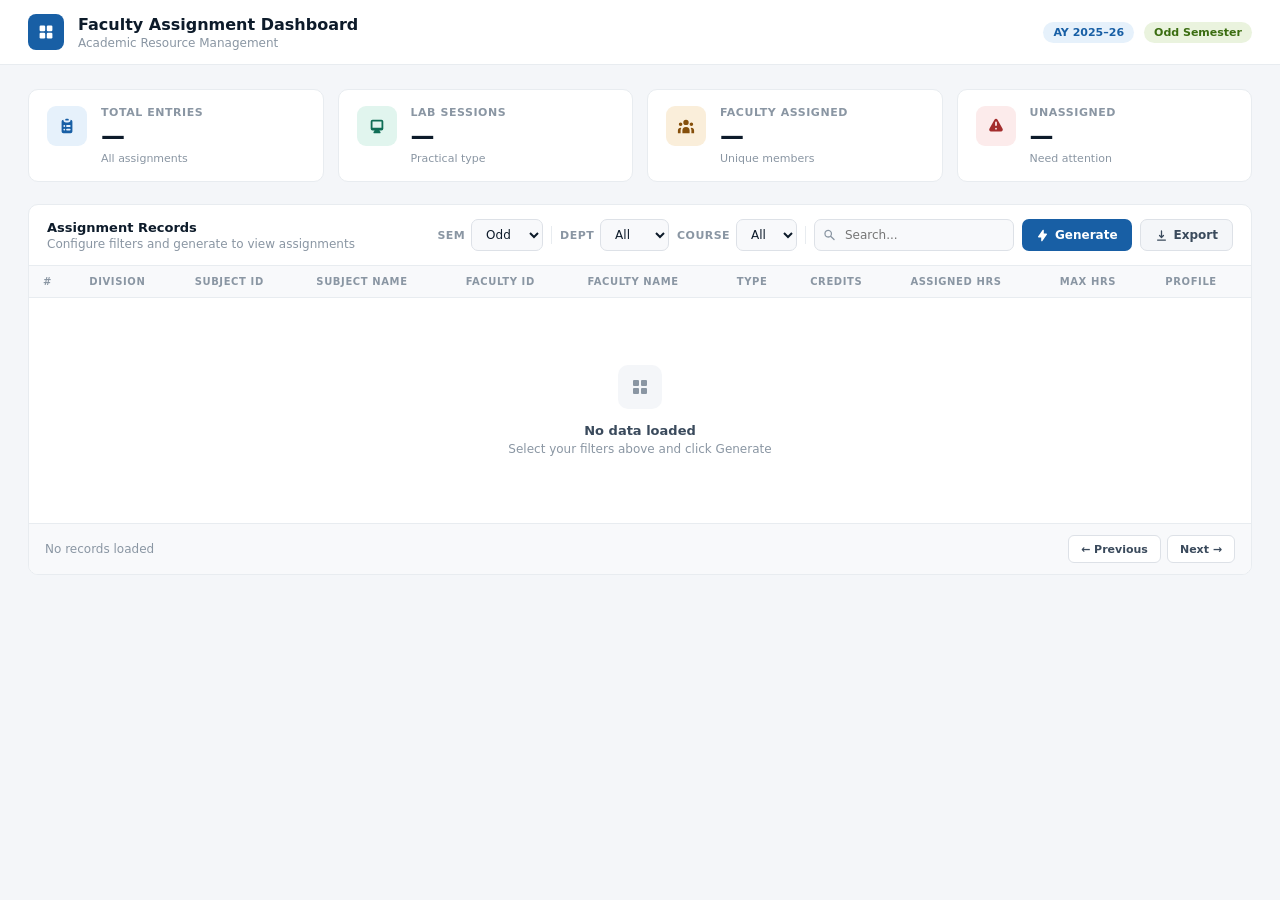
==== website/templates/facultyPreference.html @ 2f886450 "Initial Commit" ====
<!doctype html>
<html lang="en">
  <head>
    <meta charset="UTF-8" />
    <meta name="viewport" content="width=device-width, initial-scale=1.0" />
    <title>Faculty Assignment Dashboard</title>
    <style>
      * {
        box-sizing: border-box;
        margin: 0;
        padding: 0;
      }

      body {
        font-family: "Segoe UI", system-ui, sans-serif;
        background: #f4f6f9;
        color: #1a1a2e;
        min-height: 100vh;
        padding: 0;
      }

      .layout {
        display: flex;
        min-height: 100vh;
      }

      /* ── MAIN ── */
      .main {
        flex: 1;
        display: flex;
        flex-direction: column;
        min-width: 0;
      }

      /* ── TOP BAR ── */
      .topbar {
        background: #fff;
        border-bottom: 1px solid #e8ecf0;
        padding: 14px 28px;
        display: flex;
        align-items: center;
        justify-content: space-between;
      }

      .page-title {
        font-size: 16px;
        font-weight: 600;
        color: #0d1b2a;
      }
      .page-breadcrumb {
        font-size: 12px;
        color: #8a96a3;
        margin-top: 2px;
      }

      .topbar-right {
        display: flex;
        align-items: center;
        gap: 10px;
      }

      .badge {
        font-size: 11px;
        padding: 4px 10px;
        border-radius: 20px;
        font-weight: 600;
      }

      .badge-blue {
        background: #e6f1fb;
        color: #185fa5;
      }
      .badge-green {
        background: #eaf3de;
        color: #3b6d11;
      }
      .badge-amber {
        background: #faeeda;
        color: #854f0b;
      }
      .badge-red {
        background: #fcebeb;
        color: #a32d2d;
      }

      /* ── CONTENT ── */
      .content {
        padding: 24px 28px;
        flex: 1;
      }

      /* ── STATS ── */
      .stats-row {
        display: grid;
        grid-template-columns: repeat(4, minmax(0, 1fr));
        gap: 14px;
        margin-bottom: 22px;
      }

      .stat-card {
        background: #fff;
        border-radius: 10px;
        border: 1px solid #e8ecf0;
        padding: 16px 18px;
        display: flex;
        align-items: flex-start;
        gap: 14px;
      }

      .stat-icon {
        width: 40px;
        height: 40px;
        border-radius: 9px;
        display: flex;
        align-items: center;
        justify-content: center;
        flex-shrink: 0;
      }

      .stat-icon svg {
        width: 18px;
        height: 18px;
      }

      .si-blue {
        background: #e6f1fb;
      }
      .si-blue svg {
        fill: #185fa5;
      }
      .si-teal {
        background: #e1f5ee;
      }
      .si-teal svg {
        fill: #0f6e56;
      }
      .si-amber {
        background: #faeeda;
      }
      .si-amber svg {
        fill: #854f0b;
      }
      .si-red {
        background: #fcebeb;
      }
      .si-red svg {
        fill: #a32d2d;
      }

      .stat-info {
        flex: 1;
        min-width: 0;
      }

      .stat-label {
        font-size: 11px;
        font-weight: 600;
        color: #8a96a3;
        text-transform: uppercase;
        letter-spacing: 0.05em;
        margin-bottom: 5px;
      }

      .stat-value {
        font-size: 24px;
        font-weight: 700;
        color: #0d1b2a;
        line-height: 1;
      }
      .stat-sub {
        font-size: 11px;
        color: #8a96a3;
        margin-top: 4px;
      }

      /* ── PANEL ── */
      .panel {
        background: #fff;
        border-radius: 10px;
        border: 1px solid #e8ecf0;
        overflow: hidden;
      }

      .panel-header {
        padding: 14px 18px;
        border-bottom: 1px solid #e8ecf0;
        display: flex;
        align-items: center;
        justify-content: space-between;
        flex-wrap: wrap;
        gap: 10px;
      }

      .panel-title {
        font-size: 13px;
        font-weight: 600;
        color: #0d1b2a;
      }
      .panel-sub {
        font-size: 12px;
        color: #8a96a3;
        margin-top: 2px;
      }

      /* ── CONTROLS ── */
      .controls-row {
        display: flex;
        gap: 8px;
        flex-wrap: wrap;
        align-items: center;
      }

      .ctrl-group {
        display: flex;
        align-items: center;
        gap: 6px;
      }

      .ctrl-label {
        font-size: 11px;
        font-weight: 600;
        color: #8a96a3;
        text-transform: uppercase;
        letter-spacing: 0.04em;
        white-space: nowrap;
      }

      select,
      input[type="text"] {
        font-family: inherit;
        font-size: 12px;
        height: 32px;
        padding: 0 10px;
        border-radius: 7px;
        border: 1px solid #dde1e7;
        background: #f8f9fb;
        color: #0d1b2a;
        outline: none;
        transition: border-color 0.15s;
      }

      select:focus,
      input[type="text"]:focus {
        border-color: #185fa5;
        background: #fff;
      }

      .search-wrap {
        position: relative;
      }

      .search-wrap input {
        padding-left: 30px;
        width: 200px;
      }

      .search-icon {
        position: absolute;
        left: 9px;
        top: 50%;
        transform: translateY(-50%);
        width: 13px;
        height: 13px;
        fill: #8a96a3;
      }

      .btn {
        display: inline-flex;
        align-items: center;
        gap: 6px;
        height: 32px;
        padding: 0 14px;
        border-radius: 7px;
        font-size: 12px;
        font-weight: 600;
        cursor: pointer;
        border: none;
        font-family: inherit;
        transition:
          background 0.15s,
          transform 0.1s;
      }

      .btn:active {
        transform: scale(0.98);
      }

      .btn svg {
        width: 13px;
        height: 13px;
      }

      .btn-primary {
        background: #185fa5;
        color: #fff;
      }
      .btn-primary:hover {
        background: #0c447c;
      }

      .btn-secondary {
        background: #f4f6f9;
        color: #3a4a5c;
        border: 1px solid #dde1e7;
      }

      .btn-secondary:hover {
        background: #e8ecf0;
      }

      /* ── TABLE ── */
      .table-scroll {
        overflow-x: auto;
      }

      table {
        width: 100%;
        border-collapse: collapse;
        font-size: 13px;
        min-width: 700px;
      }

      thead tr {
        border-bottom: 1px solid #e8ecf0;
        background: #f8f9fb;
      }

      th {
        padding: 10px 14px;
        text-align: left;
        font-size: 10px;
        font-weight: 700;
        color: #8a96a3;
        text-transform: uppercase;
        letter-spacing: 0.06em;
        white-space: nowrap;
      }

      td {
        padding: 11px 14px;
        color: #1a1a2e;
        border-bottom: 1px solid #f0f2f5;
        white-space: nowrap;
      }

      tbody tr:last-child td {
        border-bottom: none;
      }
      tbody tr:hover {
        background: #f8f9fb;
      }

      .cell-mono {
        font-family: "Consolas", "Courier New", monospace;
        font-size: 12px;
        color: #4a5568;
      }

      .pill {
        display: inline-flex;
        align-items: center;
        padding: 3px 9px;
        border-radius: 20px;
        font-size: 11px;
        font-weight: 600;
        letter-spacing: 0.02em;
      }

      .pill-theory {
        background: #e6f1fb;
        color: #185fa5;
      }
      .pill-practical {
        background: #eaf3de;
        color: #3b6d11;
      }
      .pill-unassigned {
        background: #fcebeb;
        color: #a32d2d;
      }

      .unassigned-text {
        color: #a32d2d;
        font-weight: 600;
        font-size: 12px;
      }

      .btn-view {
        display: inline-flex;
        align-items: center;
        gap: 4px;
        padding: 4px 10px;
        border-radius: 6px;
        font-size: 11px;
        font-weight: 600;
        color: #185fa5;
        background: #e6f1fb;
        border: none;
        cursor: pointer;
        text-decoration: none;
        font-family: inherit;
        transition: background 0.15s;
      }

      .btn-view:hover {
        background: #b5d4f4;
      }

      .btn-view svg {
        width: 11px;
        height: 11px;
        fill: #185fa5;
      }

      /* ── FOOTER ── */
      .table-footer {
        padding: 11px 16px;
        border-top: 1px solid #e8ecf0;
        display: flex;
        align-items: center;
        justify-content: space-between;
        background: #f8f9fb;
      }

      .footer-info {
        font-size: 12px;
        color: #8a96a3;
      }

      .pg-btns {
        display: flex;
        gap: 6px;
      }

      .pg-btn {
        height: 28px;
        padding: 0 12px;
        border-radius: 6px;
        font-size: 11px;
        font-weight: 600;
        border: 1px solid #dde1e7;
        background: #fff;
        color: #3a4a5c;
        cursor: pointer;
        font-family: inherit;
      }

      .pg-btn:hover {
        background: #f4f6f9;
      }

      /* ── EMPTY ── */
      .empty-state {
        padding: 56px 0;
        text-align: center;
      }

      .empty-icon {
        width: 44px;
        height: 44px;
        border-radius: 10px;
        background: #f4f6f9;
        margin: 0 auto 14px;
        display: flex;
        align-items: center;
        justify-content: center;
      }

      .empty-icon svg {
        width: 20px;
        height: 20px;
        fill: #8a96a3;
      }
      .empty-title {
        font-size: 13px;
        font-weight: 600;
        color: #3a4a5c;
        margin-bottom: 4px;
      }
      .empty-sub {
        font-size: 12px;
        color: #8a96a3;
      }

      /* ── DIVIDER ── */
      .divider {
        width: 1px;
        height: 18px;
        background: #e8ecf0;
      }
    </style>
  </head>
  <body>
    <div class="layout">
      <!-- MAIN -->
      <div class="main">
        <!-- TOPBAR -->
        <div class="topbar">
          <div style="display: flex; align-items: center; gap: 14px">
            <div
              style="
                width: 36px;
                height: 36px;
                background: #185fa5;
                border-radius: 8px;
                display: flex;
                align-items: center;
                justify-content: center;
                flex-shrink: 0;
              "
            >
              <svg
                viewBox="0 0 20 20"
                style="width: 16px; height: 16px; fill: white"
              >
                <rect x="2" y="2" width="7" height="7" rx="1.5" />
                <rect x="11" y="2" width="7" height="7" rx="1.5" />
                <rect x="2" y="11" width="7" height="7" rx="1.5" />
                <rect x="11" y="11" width="7" height="7" rx="1.5" />
              </svg>
            </div>
            <div>
              <div class="page-title">Faculty Assignment Dashboard</div>
              <div class="page-breadcrumb">Academic Resource Management</div>
            </div>
          </div>
          <div class="topbar-right">
            <span class="badge badge-blue">AY 2025–26</span>
            <span class="badge badge-green" id="semBadge">Odd Semester</span>
          </div>
        </div>

        <!-- CONTENT -->
        <div class="content">
          <!-- STATS -->
          <div class="stats-row">
            <div class="stat-card">
              <div class="stat-icon si-blue">
                <svg viewBox="0 0 20 20">
                  <path d="M9 2a1 1 0 000 2h2a1 1 0 100-2H9z" />
                  <path
                    fill-rule="evenodd"
                    d="M4 5a2 2 0 012-2 3 3 0 003 3h2a3 3 0 003-3 2 2 0 012 2v11a2 2 0 01-2 2H6a2 2 0 01-2-2V5zm3 4a1 1 0 000 2h.01a1 1 0 100-2H7zm3 0a1 1 0 000 2h3a1 1 0 100-2h-3zm-3 4a1 1 0 100 2h.01a1 1 0 100-2H7zm3 0a1 1 0 100 2h3a1 1 0 100-2h-3z"
                    clip-rule="evenodd"
                  />
                </svg>
              </div>
              <div class="stat-info">
                <div class="stat-label">Total Entries</div>
                <div class="stat-value" id="totalEntries">—</div>
                <div class="stat-sub">All assignments</div>
              </div>
            </div>

            <div class="stat-card">
              <div class="stat-icon si-teal">
                <svg viewBox="0 0 20 20">
                  <path
                    fill-rule="evenodd"
                    d="M3 5a2 2 0 012-2h10a2 2 0 012 2v8a2 2 0 01-2 2h-2.22l.123.489.804.804A1 1 0 0113 18H7a1 1 0 01-.707-1.707l.804-.804L7.22 15H5a2 2 0 01-2-2V5zm5.771 7H5V5h10v7H8.771z"
                    clip-rule="evenodd"
                  />
                </svg>
              </div>
              <div class="stat-info">
                <div class="stat-label">Lab Sessions</div>
                <div class="stat-value" id="totalLabs">—</div>
                <div class="stat-sub">Practical type</div>
              </div>
            </div>

            <div class="stat-card">
              <div class="stat-icon si-amber">
                <svg viewBox="0 0 20 20">
                  <path
                    d="M13 6a3 3 0 11-6 0 3 3 0 016 0zM18 8a2 2 0 11-4 0 2 2 0 014 0zM14 15a4 4 0 00-8 0v3h8v-3zM6 8a2 2 0 11-4 0 2 2 0 014 0zM16 18v-3a5.972 5.972 0 00-.75-2.906A3.005 3.005 0 0119 15v3h-3zM4.75 12.094A5.973 5.973 0 004 15v3H1v-3a3 3 0 013.75-2.906z"
                  />
                </svg>
              </div>
              <div class="stat-info">
                <div class="stat-label">Faculty Assigned</div>
                <div class="stat-value" id="totalFaculty">—</div>
                <div class="stat-sub">Unique members</div>
              </div>
            </div>

            <div class="stat-card">
              <div class="stat-icon si-red">
                <svg viewBox="0 0 20 20">
                  <path
                    fill-rule="evenodd"
                    d="M8.257 3.099c.765-1.36 2.722-1.36 3.486 0l5.58 9.92c.75 1.334-.213 2.98-1.742 2.98H4.42c-1.53 0-2.493-1.646-1.743-2.98l5.58-9.92zM11 13a1 1 0 11-2 0 1 1 0 012 0zm-1-8a1 1 0 00-1 1v3a1 1 0 002 0V6a1 1 0 00-1-1z"
                    clip-rule="evenodd"
                  />
                </svg>
              </div>
              <div class="stat-info">
                <div class="stat-label">Unassigned</div>
                <div class="stat-value" id="totalUnassigned">—</div>
                <div class="stat-sub">Need attention</div>
              </div>
            </div>
          </div>

          <!-- TABLE PANEL -->
          <div class="panel">
            <div class="panel-header">
              <div>
                <div class="panel-title">Assignment Records</div>
                <div class="panel-sub">
                  Configure filters and generate to view assignments
                </div>
              </div>

              <div class="controls-row">
                <div class="ctrl-group">
                  <span class="ctrl-label">Sem</span>
                  <select id="semType" onchange="updateSemBadge()">
                    <option value="odd">Odd</option>
                    <option value="even">Even</option>
                  </select>
                </div>

                <div class="divider"></div>

                <div class="ctrl-group">
                  <span class="ctrl-label">Dept</span>
                  <select id="dept">
                    <option value="">All</option>
                    <option value="CSE">CSE</option>
                    <option value="ECE">ECE</option>
                    <option value="ME">ME</option>
                    <option value="BIO">BIO</option>
                    <option value="MGT">MGT</option>
                  </select>
                </div>

                <div class="ctrl-group">
                  <span class="ctrl-label">Course</span>
                  <select id="course">
                    <option value="">All</option>
                    <option value="UG">UG</option>
                    <option value="PG">PG</option>
                  </select>
                </div>

                <div class="divider"></div>

                <div class="search-wrap">
                  <svg class="search-icon" viewBox="0 0 20 20">
                    <path
                      fill-rule="evenodd"
                      d="M8 4a4 4 0 100 8 4 4 0 000-8zM2 8a6 6 0 1110.89 3.476l4.817 4.817a1 1 0 01-1.414 1.414l-4.816-4.816A6 6 0 012 8z"
                      clip-rule="evenodd"
                    />
                  </svg>
                  <input
                    type="text"
                    id="search"
                    placeholder="Search..."
                    oninput="filterTable()"
                  />
                </div>

                <button class="btn btn-primary" onclick="generate()">
                  <svg viewBox="0 0 20 20" fill="currentColor">
                    <path
                      fill-rule="evenodd"
                      d="M11.3 1.046A1 1 0 0112 2v5h4a1 1 0 01.82 1.573l-7 10A1 1 0 018 18v-5H4a1 1 0 01-.82-1.573l7-10a1 1 0 011.12-.38z"
                      clip-rule="evenodd"
                    />
                  </svg>
                  Generate
                </button>

                <button class="btn btn-secondary" onclick="exportCSV()">
                  <svg viewBox="0 0 20 20" fill="currentColor">
                    <path
                      fill-rule="evenodd"
                      d="M3 17a1 1 0 011-1h12a1 1 0 110 2H4a1 1 0 01-1-1zm3.293-7.707a1 1 0 011.414 0L9 10.586V3a1 1 0 112 0v7.586l1.293-1.293a1 1 0 111.414 1.414l-3 3a1 1 0 01-1.414 0l-3-3a1 1 0 010-1.414z"
                      clip-rule="evenodd"
                    />
                  </svg>
                  Export
                </button>
              </div>
            </div>

            <div class="table-scroll">
              <table>
                <thead>
                  <tr>
                    <th>#</th>
                    <th>Division</th>
                    <th>Subject ID</th>
                    <th>Subject Name</th>
                    <th>Faculty ID</th>
                    <th>Faculty Name</th>
                    <th>Type</th>
                    <th>Credits</th>
                    <th>Assigned Hrs</th>
                    <!-- NEW -->
                    <th>Max Hrs</th>
                    <!-- NEW -->
                    <th>Profile</th>
                  </tr>
                </thead>
                <tbody id="tableBody">
                  <tr>
                    <td colspan="11">
                      <div class="empty-state">
                        <div class="empty-icon">
                          <svg viewBox="0 0 20 20">
                            <path
                              fill-rule="evenodd"
                              d="M3 4a1 1 0 011-1h4a1 1 0 011 1v4a1 1 0 01-1 1H4a1 1 0 01-1-1V4zm0 8a1 1 0 011-1h4a1 1 0 011 1v4a1 1 0 01-1 1H4a1 1 0 01-1-1v-4zm8-8a1 1 0 011-1h4a1 1 0 011 1v4a1 1 0 01-1 1h-4a1 1 0 01-1-1V4zm0 8a1 1 0 011-1h4a1 1 0 011 1v4a1 1 0 01-1 1h-4a1 1 0 01-1-1v-4z"
                              clip-rule="evenodd"
                            />
                          </svg>
                        </div>
                        <div class="empty-title">No data loaded</div>
                        <div class="empty-sub">
                          Select your filters above and click Generate
                        </div>
                      </div>
                    </td>
                  </tr>
                </tbody>
              </table>
            </div>

            <div class="table-footer">
              <span class="footer-info" id="pgInfo">No records loaded</span>
              <div class="pg-btns">
                <button class="pg-btn" onclick="prevPage()">
                  &#8592; Previous
                </button>
                <button class="pg-btn" onclick="nextPage()">
                  Next &#8594;
                </button>
              </div>
            </div>
          </div>
        </div>
        <!-- /content -->
      </div>
      <!-- /main -->
    </div>
    <!-- /layout -->

    <script>
let fullData = [];
let filteredData = [];
let currentPage = 1;
const PAGE_SIZE = 15;

async function generate() {
  try {
    const sem = document.getElementById('semType').value;
    const dept = document.getElementById('dept').value;
    const course = document.getElementById('course').value;

    const res = await fetch(`/generate-assignment?sem=${sem}&dept=${dept}&course=${course}`);
    const data = await res.json();

    console.log("API:", data);

    // ✅ FIX
    fullData = data.assignments || [];
    filteredData = fullData;

    currentPage = 1;

    renderPage();
    updateStats();

  } catch (err) {
    console.error(err);
  }
}

function renderPage() {
  const body = document.getElementById('tableBody');

  const start = (currentPage - 1) * PAGE_SIZE;
  const pageData = filteredData.slice(start, start + PAGE_SIZE);

  // =========================
  // EMPTY STATE
  // =========================
  if (!filteredData.length) {
    body.innerHTML = `
      <tr>
        <td colspan="11">No data</td>
      </tr>
    `;

    document.getElementById('pgInfo').textContent = "No records found";
    return;
  }

  // =========================
  // RENDER TABLE
  // =========================
  body.innerHTML = pageData.map((row, i) => {

    const division = `${row.course_id}_${row.semester}_${row.division}`;

    const profileBtn = row.faculty_id
      ? `<a href="/faculty/${row.faculty_id}" class="btn-view">View</a>`
      : `—`;

    return `
      <tr>
        <td>${start + i + 1}</td>
        <td>${division}</td>
        <td>${row.subject_id}</td>
        <td>${row.subject_name}</td>
        <td>${row.faculty_id || '—'}</td>
        <td>${row.faculty_name || 'Unassigned'}</td>
        <td>${row.type}</td>
        <td>${row.credits ?? 0}</td>
        <td>${row.assigned_hours ?? 0}</td>
        <td>${row.max_hours ?? 0}</td>
        <td>${profileBtn}</td>
      </tr>
    `;
  }).join('');

  // =========================
  // PAGINATION INFO (FIXED)
  // =========================
  document.getElementById('pgInfo').textContent =
    `Showing ${start + 1} - ${start + pageData.length} of ${filteredData.length}`;
}
function generateInsights() {

  const facultyLoad = {};

  fullData.forEach(r => {
    if (!r.faculty_id) return;

    if (!facultyLoad[r.faculty_name]) {
      facultyLoad[r.faculty_name] = 0;
    }

    facultyLoad[r.faculty_name] += r.assigned_hours || 0;
  });

  const sorted = Object.entries(facultyLoad)
    .sort((a, b) => b[1] - a[1]);

  const top = sorted.slice(0, 5);
  const bottom = sorted.slice(-5);

  console.log("🔥 TOP LOADED FACULTY:", top);
  console.log("🧊 LEAST LOADED:", bottom);

  alert(
    `Top Faculty:\n` +
    top.map(x => `${x[0]}: ${x[1]} hrs`).join("\n")
  );
}

function updateStats() {
  document.getElementById('totalEntries').textContent = fullData.length;

  const labs = fullData.filter(r => r.type === "practical").length;
  document.getElementById('totalLabs').textContent = labs;

  const facultySet = new Set(
    fullData.map(r => r.faculty_id).filter(Boolean)
  );
  document.getElementById('totalFaculty').textContent = facultySet.size;

  const unassigned = fullData.filter(r => !r.faculty_id).length;
  document.getElementById('totalUnassigned').textContent = unassigned;
}

function prevPage() {
  if (currentPage > 1) {
    currentPage--;
    renderPage();
  }
}

function nextPage() {
  const totalPages = Math.ceil(filteredData.length / PAGE_SIZE);
  if (currentPage < totalPages) {
    currentPage++;
    renderPage();
  }

  
}
function updateSemBadge() {
  const sem = document.getElementById("semType").value;
  document.getElementById("semBadge").textContent =
    sem === "odd" ? "Odd Semester" : "Even Semester";
}
function exportCSV() {
  if (!filteredData.length) return;

  const headers = Object.keys(filteredData[0]);

  const csv = [
    headers.join(","),
    ...filteredData.map(row =>
      headers.map(h => `"${row[h] ?? ""}"`).join(",")
    )
  ].join("\n");

  const blob = new Blob([csv], { type: "text/csv" });
  const url = window.URL.createObjectURL(blob);

  const a = document.createElement("a");
  a.href = url;
  a.download = "faculty_assignment.csv";
  a.click();
}

function filterTable() {
  const search = document.getElementById('search').value.toLowerCase();
  const dept = document.getElementById('dept').value;
  const course = document.getElementById('course').value;

  filteredData = fullData.filter(row => {

    const matchesSearch =
      row.subject_name?.toLowerCase().includes(search) ||
      row.faculty_name?.toLowerCase().includes(search) ||
      row.subject_id?.toLowerCase().includes(search);

    const matchesDept = !dept || row.department === dept;

    const matchesCourse = !course || row.course_id?.includes(course);

    return matchesSearch && matchesDept && matchesCourse;
  });

  currentPage = 1;
  renderPage();
}
</script>
  </body>
</html>
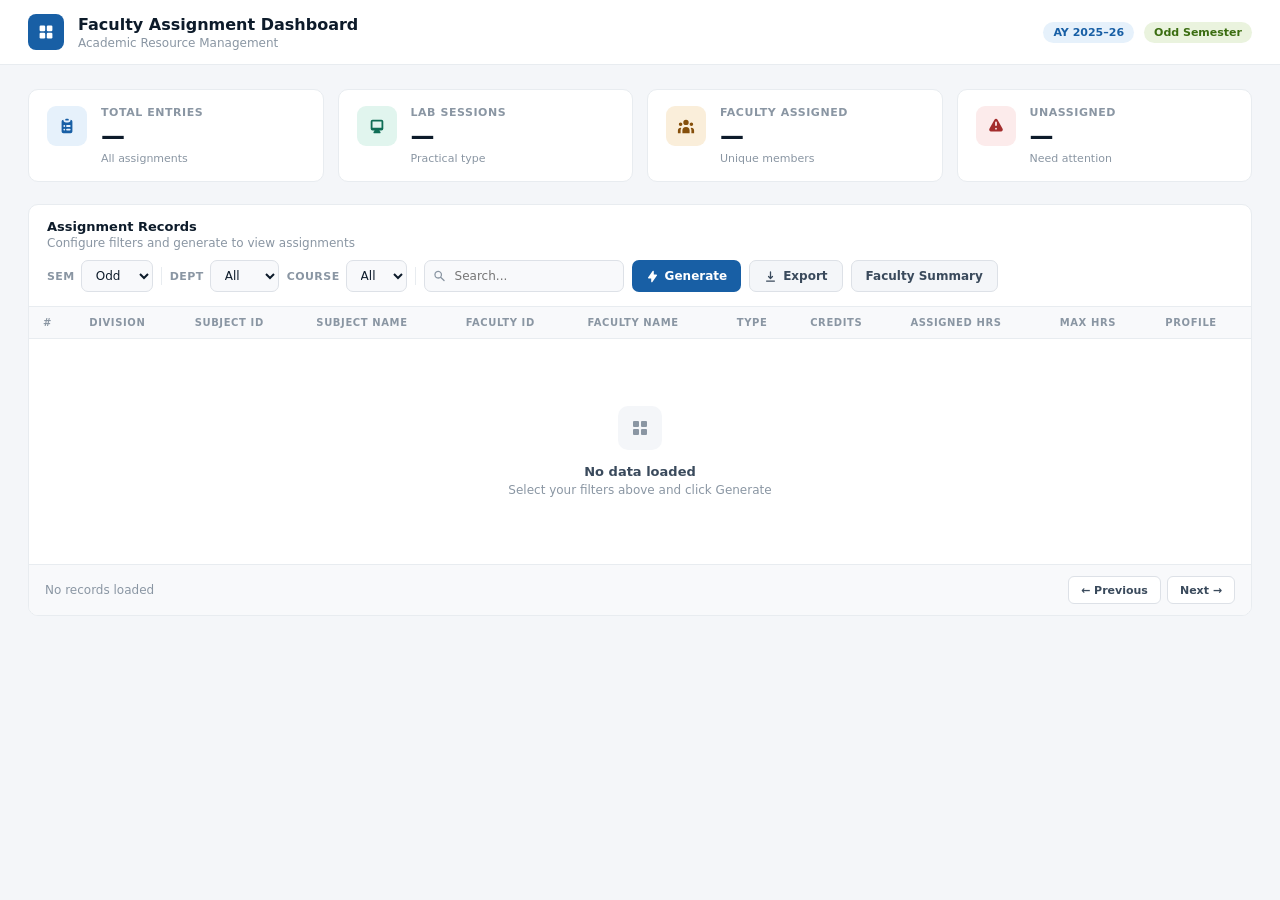
==== commit 6e688d32: "Assignment" ====
--- a/website/templates/facultyPreference.html
+++ b/website/templates/facultyPreference.html
@@ -683,6 +683,9 @@
                   </svg>
                   Export
                 </button>
+                <button class="btn btn-secondary" onclick="exportFacultySummary()">
+  Faculty Summary
+</button>
               </div>
             </div>
 
@@ -899,24 +902,165 @@
     sem === "odd" ? "Odd Semester" : "Even Semester";
 }
 function exportCSV() {
-  if (!filteredData.length) return;
-
-  const headers = Object.keys(filteredData[0]);
-
-  const csv = [
-    headers.join(","),
-    ...filteredData.map(row =>
-      headers.map(h => `"${row[h] ?? ""}"`).join(",")
-    )
-  ].join("\n");
-
-  const blob = new Blob([csv], { type: "text/csv" });
-  const url = window.URL.createObjectURL(blob);
+  if (!fullData.length) {
+    alert("No data to export");
+    return;
+  }
+
+  // =========================
+  // CALCULATE TOTAL HOURS PER FACULTY
+  // =========================
+  const facultyHours = {};
+
+  fullData.forEach(row => {
+    const fid = row.faculty_id || "UNASSIGNED";
+
+    if (!facultyHours[fid]) {
+      facultyHours[fid] = 0;
+    }
+
+    // 🔥 IMPORTANT: use actual task hours, not cumulative
+    const hours = row.type === "practical"
+      ? (row.credits || 0) * 2
+      : (row.credits || 0);
+
+    facultyHours[fid] += hours;
+  });
+
+  // =========================
+  // CSV HEADERS
+  // =========================
+  const headers = [
+    "#",
+    "Division",
+    "Subject ID",
+    "Subject Name",
+    "Faculty ID",
+    "Faculty Name",
+    "Type",
+    "Credits",
+    "Assigned Hrs",
+    "Max Hrs",
+    "Total Faculty Hours"   // 🔥 NEW COLUMN
+  ];
+
+  let csv = headers.join(",") + "\n";
+
+  // =========================
+  // BUILD ROWS
+  // =========================
+  fullData.forEach((row, i) => {
+    const division = `${row.course_id}_${row.semester}_${row.division}`;
+    const fid = row.faculty_id || "UNASSIGNED";
+
+    const totalHours = facultyHours[fid] || 0;
+
+    const values = [
+      i + 1,
+      division,
+      row.subject_id,
+      row.subject_name,
+      fid,
+      row.faculty_name || "Unassigned",
+      row.type,
+      row.credits || 0,
+      row.assigned_hours || 0,
+      row.max_hours || 0,
+      totalHours   // 🔥 NEW VALUE
+    ];
+
+    csv += values.join(",") + "\n";
+  });
+
+  // =========================
+  // DOWNLOAD
+  // =========================
+  const blob = new Blob([csv], { type: "text/csv;charset=utf-8;" });
+  const url = URL.createObjectURL(blob);
 
   const a = document.createElement("a");
   a.href = url;
-  a.download = "faculty_assignment.csv";
+  a.download = "faculty_assignments.csv";
   a.click();
+
+  URL.revokeObjectURL(url);
+}
+
+function exportFacultySummary() {
+  if (!fullData.length) {
+    alert("No data to export");
+    return;
+  }
+
+  // =========================
+  // BUILD FACULTY SUMMARY
+  // =========================
+  const facultyMap = {};
+
+  fullData.forEach(row => {
+    const fid = row.faculty_id || "UNASSIGNED";
+
+    if (!facultyMap[fid]) {
+      facultyMap[fid] = {
+        faculty_id: fid,
+        faculty_name: row.faculty_name || "Unassigned",
+        max_hours: row.max_hours || 0,
+        assigned: 0
+      };
+    }
+
+    // calculate actual hours per task
+    const hours = row.type === "practical"
+      ? (row.credits || 0) * 2
+      : (row.credits || 0);
+
+    facultyMap[fid].assigned += hours;
+  });
+
+  // =========================
+  // CSV HEADERS
+  // =========================
+  const headers = [
+    "Faculty ID",
+    "Faculty Name",
+    "Max Hours / Week",
+    "Assigned Load (hrs)",
+    "Utilisation (%)"
+  ];
+
+  let csv = headers.join(",") + "\n";
+
+  // =========================
+  // BUILD ROWS
+  // =========================
+  Object.values(facultyMap).forEach(f => {
+    const utilisation = f.max_hours
+      ? ((f.assigned / f.max_hours) * 100).toFixed(1)
+      : 0;
+
+    const row = [
+      f.faculty_id,
+      f.faculty_name,
+      f.max_hours,
+      f.assigned,
+      utilisation
+    ];
+
+    csv += row.join(",") + "\n";
+  });
+
+  // =========================
+  // DOWNLOAD
+  // =========================
+  const blob = new Blob([csv], { type: "text/csv;charset=utf-8;" });
+  const url = URL.createObjectURL(blob);
+
+  const a = document.createElement("a");
+  a.href = url;
+  a.download = "faculty_summary.csv";
+  a.click();
+
+  URL.revokeObjectURL(url);
 }
 
 function filterTable() {
